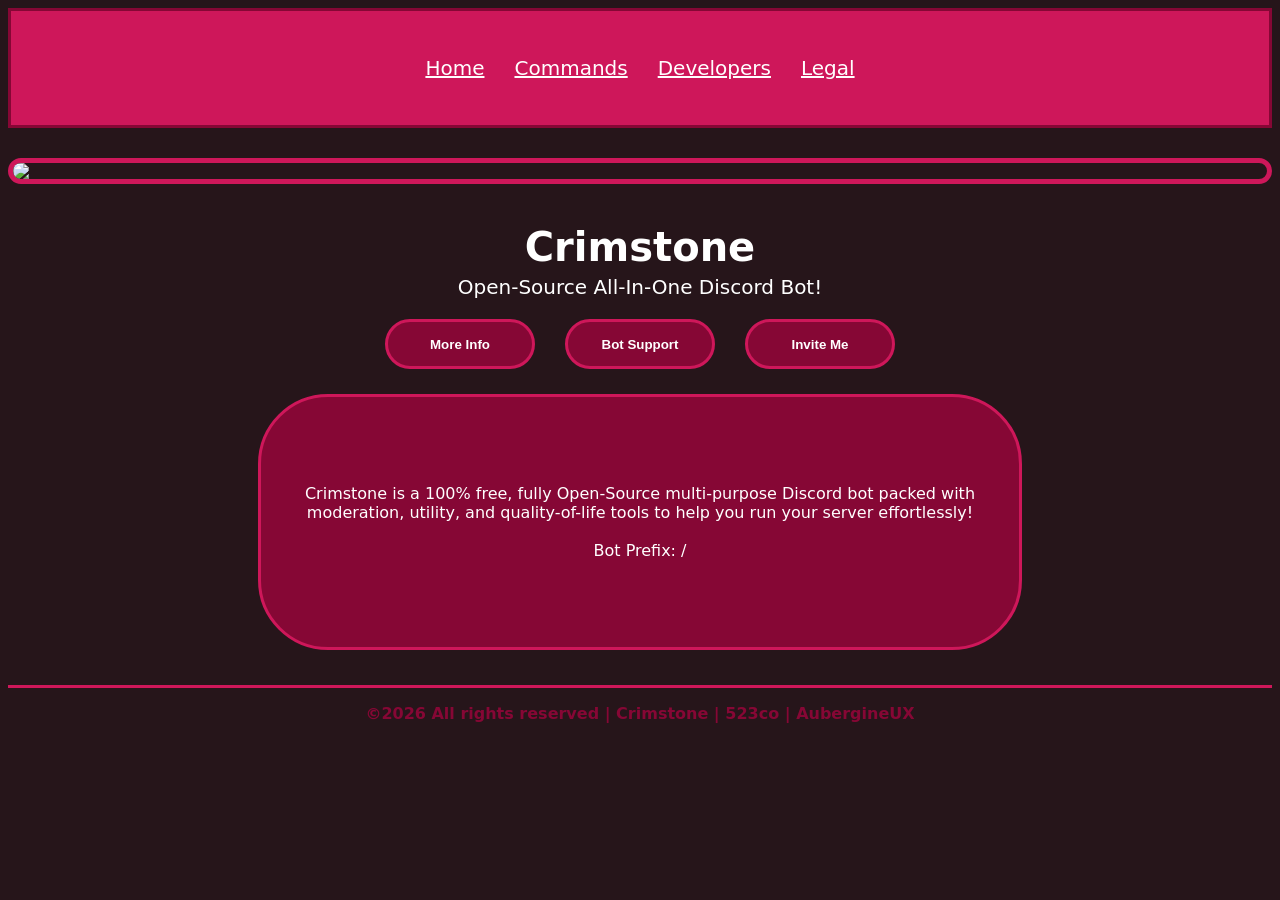
==== index.html @ d6bacb26 "Added Terms of Service Info" ====
<!DOCTYPE html>
<html lang="en">
<head>
    <meta charset="UTF-8">
    <meta name="viewport" content="width=device-width, initial-scale=1.0">
    <meta name="description" content="A discord bot with fun, moderation and utilities commands.">
    <meta name="author" content="AubergineUX">
    <title>Crimstone Bot</title>
    <link rel="stylesheet" href="style.css">
    <link rel="icon" type="image/png" href="/images/logo.png">
</head>
<body>
    <nav id="nav">
        <div id="navtext-div">
            <a href="index.html" id="navtext">Home</a>
            <a href="commands.html" id="navtext">Commands</a>
            <a href="developers.html" id="navtext">Developers</a>
            <a href="privacy.html" id="navtext">Legal</a>
        </div>
    </nav>
    
    <img id="logo-main-1" src="images/logo.png">
    <p id="botname-main-1">Crimstone</p>
    <p id="botname-main-2">Open-Source All-In-One Discord Bot!</p>

    <div id="main-buttons">
        <a href="developers.html"><button id="main-button-1">More Info</button></a>
        <a href="https://osm.pm/ruby"><button id="main-button-3">Bot Support</button></a>
        <a href="https://discord.com/oauth2/authorize?client_id=1507721065235877958"><button id="main-button-2">Invite Me</button></a>
    </div>

    <div id="main-info">
        <p id="main-info-1">Crimstone is a 100% free, fully Open-Source multi-purpose Discord bot packed with moderation, utility, and quality-of-life tools to help you run your server effortlessly!</p>
        <br>
        <p id="main-info-2">Bot Prefix: / </p>
    </div>
</body>

<footer>
    <p id="footer-text">©️2026 All rights reserved | Crimstone | 523co | AubergineUX</p>
</html>
---- style.css ----
html {
    background-color: #26151a;
    font-family: system-ui, -apple-system, BlinkMacSystemFont, 'Segoe UI', Roboto, Oxygen, Ubuntu, Cantarell, 'Open Sans', 'Helvetica Neue', sans-serif;
    user-select: none;
    scroll-behavior: smooth;
    overflow-x: hidden;
}

nav {
    background-color: #ce175a;
    border: 3px solid #860735;
    padding: 20px 0 20px 0;
    transition: 0.2s;
}

#navtext {
    color: white;
    font-size: 20px;
    margin: 10px 0 10px 0;
    padding: 15px;
}

#navtext-div {
    display: flex;
    justify-content: center;
}

#logo-main-1 {
    border-radius: 1000px;
    margin: 30px auto 0 auto;
    display: block;
    border: solid #ce175a 5px;
    max-width: -webkit-fill-available;
    max-height: 200px;
}

#botname-main-1 {
    color: white;
    text-align: center;
    font-size: 40px;
    font-weight: 800;
    margin-bottom: 5px;
}

#botname-main-2 {
    color: white;
    text-align: center;
    font-size: 20px;
    margin-top: 5px;
}

#main-buttons {
    display: flex;
    justify-content: center;
    gap: 30px;
}

#main-buttons-2 {
    display: flex;
    justify-content: space-evenly;
}

#main-button-1 {
    width: 150px;
    height: 50px;
    border-radius: 50px;
    background-color: #860735;
    color: white;
    border: 3px solid #ce175a;
    transition: 0.5s;
    cursor: pointer;
    font-weight: bold;
}

#main-button-2 {
    width: 150px;
    height: 50px;
    border-radius: 50px;
    background-color: #860735;
    color: white;
    border: 3px solid #ce175a;
    transform: 0.5s;
    cursor: pointer;
    font-weight: bold;
}

#main-button-3 {
    width: 150px;
    height: 50px;
    border-radius: 50px;
    background-color: #860735;
    color: white;
    border: 3px solid #ce175a;
    transform: 0.5s;
    cursor: pointer;
    font-weight: bold;
}

#main-info {
    width: auto;
    max-width: 60%;
    height: 250px;
    border-radius: 70px;
    border: 3px solid #ce175a;
    transition: 0.5s;
    background: #860735;
    color: white;
    display: flex;
    flex-direction: column;
    justify-content: center;
    align-items: center;
    margin: 0 auto;
    margin-top: 25px;
}

#main-info-1 {
    text-align: center;
    justify-content: center;
}

#main-info-2 {
    display: flex;
    justify-content: center;
}

#main-info-1, #main-info-2 {
    margin: 0;
}

#dev {
    padding: 4% 6%;
}

#dev-heading {
    font-size: 20px;
    color: rgb(255, 255, 255);
    text-align: center;
    margin-bottom: 3%;
}

#dev-grid {
    display: flex;
    flex-wrap: wrap;
    justify-content: center;
    gap: 24px;
}

#commands {
    padding: 35px 20px;
    max-width: 800px;
    margin: 0 auto;
}

#commands-title {
    color: white;
    text-align: center;
    font-size: 30px;
    margin-bottom: 0 auto;
}

.dev-card {
    color: white;
    display: flex;
    flex-direction: column;
    background: #ce175a;
    border-radius: 8px;
    overflow: hidden;
    box-shadow: 0 2px 8px rgba(0, 0, 0, 0.12);
    width: 260px;
}

.dev-card img {
    display: block;
    width: 100%;
}

.dev-name {
    text-align: center;
    margin: 12px 0 4px;
}

.dev-quote {
    margin: 0 8% 12px;
    font-size: 0.9rem;
    text-align: center;
    flex-grow: 1;
}

.dev-socials {
    text-align: center;
    padding-bottom: 14px;
}

.dev-socials a {
    margin: 0 8px;
    color: inherit;
    text-decoration: none;
}

.command-category {
    background: #860735;
    border-radius: 50px;
    border: 3px solid #ce175a;
    padding: 20px;
    margin-bottom: 20px;
}

.category-title {
    font-size: 20px;
    color: white;
    border-bottom: 1px solid #ce175a;
    padding-bottom: 8px;
    margin-bottom: 15px;
}

.command-list {
    display: flex;
    flex-direction: column;
    gap: 10px;
}

.command-item {
    display: flex;
    justify-content: space-between;
    align-items: center;
    gap: 16px;
}

.command-name {
    background: #f35c94;
    color: white;
    font-family: monospace;
    font-size: 18px;
    padding: 4px 10px;
    min-width: 120px;
}

.command-desc {
    color: white;
    font-size: 18px;
}

footer {
    border-top: solid #ce175a;
    margin-top: 35px;
}

#footer-text {
    text-align: center;
    justify-content: center;
    color: #860735;
    font-weight: 800;
}
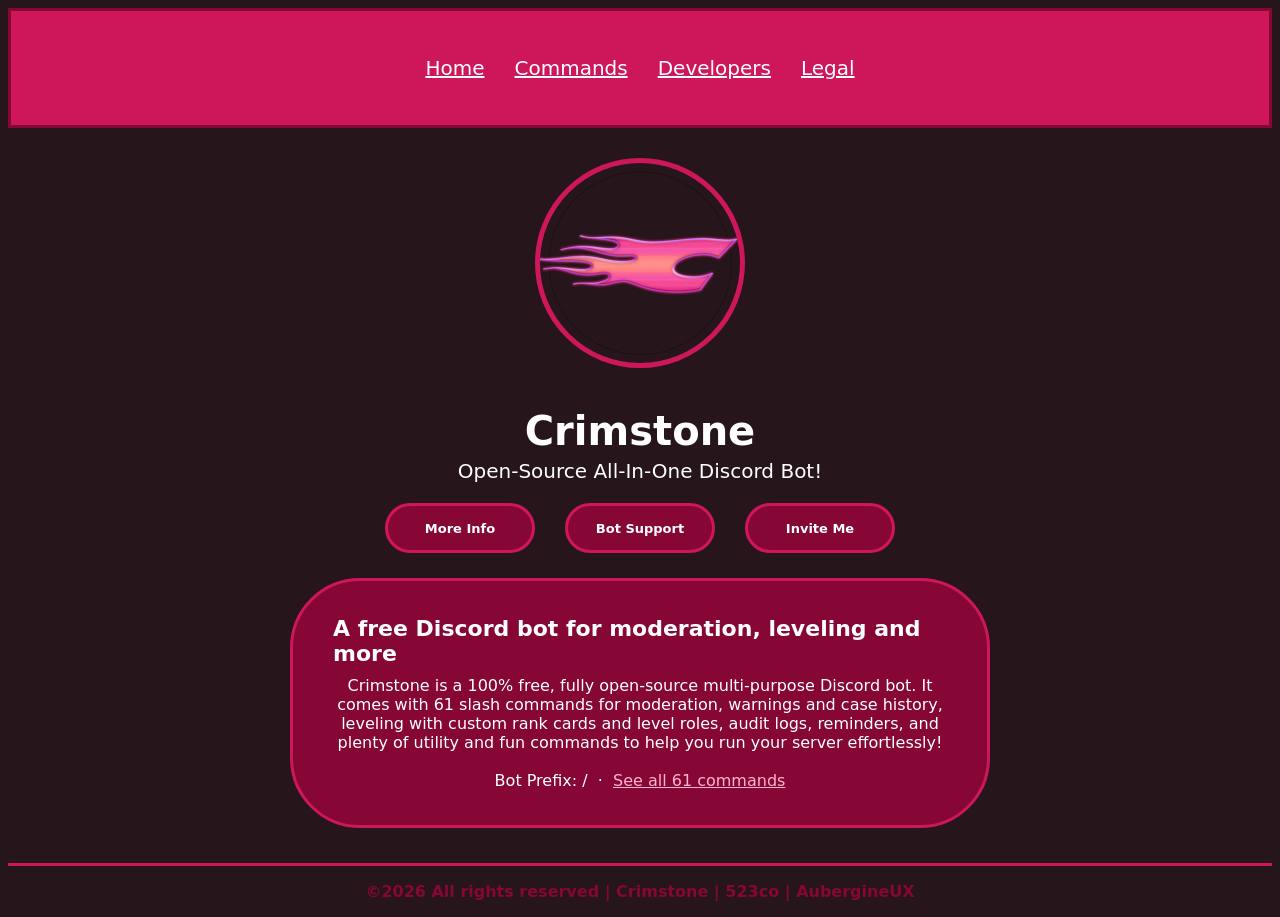
==== commit d7770183: "List all 61 commands, rewrite privacy policy & terms, improve SEO - Commands page now matches the bo" ====
--- a/index.html
+++ b/index.html
@@ -1,41 +1,95 @@
-<!DOCTYPE html>
-<html lang="en">
-<head>
-    <meta charset="UTF-8">
-    <meta name="viewport" content="width=device-width, initial-scale=1.0">
-    <meta name="description" content="A discord bot with fun, moderation and utilities commands.">
-    <meta name="author" content="AubergineUX">
-    <title>Crimstone Bot</title>
-    <link rel="stylesheet" href="style.css">
-    <link rel="icon" type="image/png" href="/images/logo.png">
-</head>
-<body>
-    <nav id="nav">
-        <div id="navtext-div">
-            <a href="index.html" id="navtext">Home</a>
-            <a href="commands.html" id="navtext">Commands</a>
-            <a href="developers.html" id="navtext">Developers</a>
-            <a href="privacy.html" id="navtext">Legal</a>
-        </div>
-    </nav>
-    
-    <img id="logo-main-1" src="images/logo.png">
-    <p id="botname-main-1">Crimstone</p>
-    <p id="botname-main-2">Open-Source All-In-One Discord Bot!</p>
-
-    <div id="main-buttons">
-        <a href="developers.html"><button id="main-button-1">More Info</button></a>
-        <a href="https://osm.pm/ruby"><button id="main-button-3">Bot Support</button></a>
-        <a href="https://discord.com/oauth2/authorize?client_id=1507721065235877958"><button id="main-button-2">Invite Me</button></a>
-    </div>
-
-    <div id="main-info">
-        <p id="main-info-1">Crimstone is a 100% free, fully Open-Source multi-purpose Discord bot packed with moderation, utility, and quality-of-life tools to help you run your server effortlessly!</p>
-        <br>
-        <p id="main-info-2">Bot Prefix: / </p>
-    </div>
-</body>
-
-<footer>
-    <p id="footer-text">©️2026 All rights reserved | Crimstone | 523co | AubergineUX</p>
-</html>+<!DOCTYPE html>
+<html lang="en">
+<head>
+    <meta charset="UTF-8">
+    <meta name="viewport" content="width=device-width, initial-scale=1.0">
+    <title>Crimstone – Free Discord Moderation &amp; Leveling Bot</title>
+    <meta name="description" content="Crimstone is a free, open-source Discord bot with 61 slash commands for moderation, leveling and XP, audit logs, reminders, utility tools and fun. Add it to your server in one click.">
+    <meta name="author" content="AubergineUX">
+    <meta name="theme-color" content="#ce175a">
+    <link rel="canonical" href="https://crim.aubergineux.com/">
+    <meta property="og:type" content="website">
+    <meta property="og:site_name" content="Crimstone">
+    <meta property="og:title" content="Crimstone – Free Discord Moderation &amp; Leveling Bot">
+    <meta property="og:description" content="Crimstone is a free, open-source Discord bot with 61 slash commands for moderation, leveling and XP, audit logs, reminders, utility tools and fun. Add it to your server in one click.">
+    <meta property="og:url" content="https://crim.aubergineux.com/">
+    <meta property="og:image" content="https://crim.aubergineux.com/images/og-image.png">
+    <meta property="og:image:width" content="1200">
+    <meta property="og:image:height" content="630">
+    <meta property="og:image:alt" content="The Crimstone bot logo">
+    <meta name="twitter:card" content="summary_large_image">
+    <meta name="twitter:title" content="Crimstone – Free Discord Moderation &amp; Leveling Bot">
+    <meta name="twitter:description" content="Crimstone is a free, open-source Discord bot with 61 slash commands for moderation, leveling and XP, audit logs, reminders, utility tools and fun. Add it to your server in one click.">
+    <meta name="twitter:image" content="https://crim.aubergineux.com/images/og-image.png">
+    <link rel="stylesheet" href="style.css">
+    <link rel="icon" type="image/png" sizes="48x48" href="/images/favicon-48.png">
+    <link rel="apple-touch-icon" href="/images/apple-touch-icon.png">
+    <script type="application/ld+json">
+{
+  "@context": "https://schema.org",
+  "@graph": [
+    {
+      "@type": "WebSite",
+      "name": "Crimstone",
+      "url": "https://crim.aubergineux.com/"
+    },
+    {
+      "@type": "SoftwareApplication",
+      "name": "Crimstone",
+      "description": "Crimstone is a free, open-source Discord bot with 61 slash commands for moderation, leveling and XP, audit logs, reminders, utility tools and fun. Add it to your server in one click.",
+      "applicationCategory": "CommunicationApplication",
+      "operatingSystem": "Discord",
+      "url": "https://crim.aubergineux.com/",
+      "installUrl": "https://discord.com/oauth2/authorize?client_id=1507721065235877958",
+      "image": "https://crim.aubergineux.com/images/logo.png",
+      "offers": {
+        "@type": "Offer",
+        "price": "0",
+        "priceCurrency": "USD"
+      },
+      "author": {
+        "@type": "Person",
+        "name": "AubergineUX",
+        "url": "https://github.com/aubergine-ux"
+      }
+    }
+  ]
+}
+    </script>
+</head>
+<body>
+    <nav id="nav" aria-label="Main">
+        <div id="navtext-div">
+            <a href="/" class="navtext">Home</a>
+            <a href="commands.html" class="navtext">Commands</a>
+            <a href="developers.html" class="navtext">Developers</a>
+            <a href="privacy.html" class="navtext">Legal</a>
+        </div>
+    </nav>
+
+    <header>
+        <img id="logo-main-1" src="images/logo-400.png" alt="Crimstone logo" width="200" height="200">
+        <h1 id="botname-main-1">Crimstone</h1>
+        <p id="botname-main-2">Open-Source All-In-One Discord Bot!</p>
+
+        <div id="main-buttons">
+            <a class="main-button" href="developers.html">More Info</a>
+            <a class="main-button" href="https://osm.pm/ruby" rel="noopener">Bot Support</a>
+            <a class="main-button" href="https://discord.com/oauth2/authorize?client_id=1507721065235877958" rel="noopener">Invite Me</a>
+        </div>
+    </header>
+
+    <main>
+        <section id="main-info">
+            <h2>A free Discord bot for moderation, leveling and more</h2>
+            <p id="main-info-1">Crimstone is a 100% free, fully open-source multi-purpose Discord bot. It comes with 61 slash commands for moderation, warnings and case history, leveling with custom rank cards and level roles, audit logs, reminders, and plenty of utility and fun commands to help you run your server effortlessly!</p>
+            <br>
+            <p id="main-info-2">Bot Prefix: /&nbsp;&nbsp;·&nbsp;&nbsp;<a href="commands.html" style="color:#ffb3cf">See all 61 commands</a></p>
+        </section>
+    </main>
+
+    <footer>
+        <p id="footer-text">©️2026 All rights reserved | Crimstone | 523co | AubergineUX</p>
+    </footer>
+</body>
+</html>
--- a/style.css
+++ b/style.css
@@ -1,253 +1,272 @@
-html {
-    background-color: #26151a;
-    font-family: system-ui, -apple-system, BlinkMacSystemFont, 'Segoe UI', Roboto, Oxygen, Ubuntu, Cantarell, 'Open Sans', 'Helvetica Neue', sans-serif;
-    user-select: none;
-    scroll-behavior: smooth;
-    overflow-x: hidden;
-}
-
-nav {
-    background-color: #ce175a;
-    border: 3px solid #860735;
-    padding: 20px 0 20px 0;
-    transition: 0.2s;
-}
-
-#navtext {
-    color: white;
-    font-size: 20px;
-    margin: 10px 0 10px 0;
-    padding: 15px;
-}
-
-#navtext-div {
-    display: flex;
-    justify-content: center;
-}
-
-#logo-main-1 {
-    border-radius: 1000px;
-    margin: 30px auto 0 auto;
-    display: block;
-    border: solid #ce175a 5px;
-    max-width: -webkit-fill-available;
-    max-height: 200px;
-}
-
-#botname-main-1 {
-    color: white;
-    text-align: center;
-    font-size: 40px;
-    font-weight: 800;
-    margin-bottom: 5px;
-}
-
-#botname-main-2 {
-    color: white;
-    text-align: center;
-    font-size: 20px;
-    margin-top: 5px;
-}
-
-#main-buttons {
-    display: flex;
-    justify-content: center;
-    gap: 30px;
-}
-
-#main-buttons-2 {
-    display: flex;
-    justify-content: space-evenly;
-}
-
-#main-button-1 {
-    width: 150px;
-    height: 50px;
-    border-radius: 50px;
-    background-color: #860735;
-    color: white;
-    border: 3px solid #ce175a;
-    transition: 0.5s;
-    cursor: pointer;
-    font-weight: bold;
-}
-
-#main-button-2 {
-    width: 150px;
-    height: 50px;
-    border-radius: 50px;
-    background-color: #860735;
-    color: white;
-    border: 3px solid #ce175a;
-    transform: 0.5s;
-    cursor: pointer;
-    font-weight: bold;
-}
-
-#main-button-3 {
-    width: 150px;
-    height: 50px;
-    border-radius: 50px;
-    background-color: #860735;
-    color: white;
-    border: 3px solid #ce175a;
-    transform: 0.5s;
-    cursor: pointer;
-    font-weight: bold;
-}
-
-#main-info {
-    width: auto;
-    max-width: 60%;
-    height: 250px;
-    border-radius: 70px;
-    border: 3px solid #ce175a;
-    transition: 0.5s;
-    background: #860735;
-    color: white;
-    display: flex;
-    flex-direction: column;
-    justify-content: center;
-    align-items: center;
-    margin: 0 auto;
-    margin-top: 25px;
-}
-
-#main-info-1 {
-    text-align: center;
-    justify-content: center;
-}
-
-#main-info-2 {
-    display: flex;
-    justify-content: center;
-}
-
-#main-info-1, #main-info-2 {
-    margin: 0;
-}
-
-#dev {
-    padding: 4% 6%;
-}
-
-#dev-heading {
-    font-size: 20px;
-    color: rgb(255, 255, 255);
-    text-align: center;
-    margin-bottom: 3%;
-}
-
-#dev-grid {
-    display: flex;
-    flex-wrap: wrap;
-    justify-content: center;
-    gap: 24px;
-}
-
-#commands {
-    padding: 35px 20px;
-    max-width: 800px;
-    margin: 0 auto;
-}
-
-#commands-title {
-    color: white;
-    text-align: center;
-    font-size: 30px;
-    margin-bottom: 0 auto;
-}
-
-.dev-card {
-    color: white;
-    display: flex;
-    flex-direction: column;
-    background: #ce175a;
-    border-radius: 8px;
-    overflow: hidden;
-    box-shadow: 0 2px 8px rgba(0, 0, 0, 0.12);
-    width: 260px;
-}
-
-.dev-card img {
-    display: block;
-    width: 100%;
-}
-
-.dev-name {
-    text-align: center;
-    margin: 12px 0 4px;
-}
-
-.dev-quote {
-    margin: 0 8% 12px;
-    font-size: 0.9rem;
-    text-align: center;
-    flex-grow: 1;
-}
-
-.dev-socials {
-    text-align: center;
-    padding-bottom: 14px;
-}
-
-.dev-socials a {
-    margin: 0 8px;
-    color: inherit;
-    text-decoration: none;
-}
-
-.command-category {
-    background: #860735;
-    border-radius: 50px;
-    border: 3px solid #ce175a;
-    padding: 20px;
-    margin-bottom: 20px;
-}
-
-.category-title {
-    font-size: 20px;
-    color: white;
-    border-bottom: 1px solid #ce175a;
-    padding-bottom: 8px;
-    margin-bottom: 15px;
-}
-
-.command-list {
-    display: flex;
-    flex-direction: column;
-    gap: 10px;
-}
-
-.command-item {
-    display: flex;
-    justify-content: space-between;
-    align-items: center;
-    gap: 16px;
-}
-
-.command-name {
-    background: #f35c94;
-    color: white;
-    font-family: monospace;
-    font-size: 18px;
-    padding: 4px 10px;
-    min-width: 120px;
-}
-
-.command-desc {
-    color: white;
-    font-size: 18px;
-}
-
-footer {
-    border-top: solid #ce175a;
-    margin-top: 35px;
-}
-
-#footer-text {
-    text-align: center;
-    justify-content: center;
-    color: #860735;
-    font-weight: 800;
+html {
+    background-color: #26151a;
+    font-family: system-ui, -apple-system, BlinkMacSystemFont, 'Segoe UI', Roboto, Oxygen, Ubuntu, Cantarell, 'Open Sans', 'Helvetica Neue', sans-serif;
+    user-select: none;
+    scroll-behavior: smooth;
+    overflow-x: hidden;
+}
+
+nav {
+    background-color: #ce175a;
+    border: 3px solid #860735;
+    padding: 20px 0 20px 0;
+    transition: 0.2s;
+}
+
+#navtext, .navtext {
+    color: white;
+    font-size: 20px;
+    margin: 10px 0 10px 0;
+    padding: 15px;
+}
+
+#navtext-div {
+    display: flex;
+    flex-wrap: wrap;
+    justify-content: center;
+}
+
+#logo-main-1 {
+    border-radius: 1000px;
+    margin: 30px auto 0 auto;
+    display: block;
+    border: solid #ce175a 5px;
+    max-width: -webkit-fill-available;
+    max-height: 200px;
+}
+
+#botname-main-1 {
+    color: white;
+    text-align: center;
+    font-size: 40px;
+    font-weight: 800;
+    margin: 40px 0 5px;
+}
+
+#botname-main-2 {
+    color: white;
+    text-align: center;
+    font-size: 20px;
+    margin-top: 5px;
+}
+
+#main-buttons {
+    display: flex;
+    flex-wrap: wrap;
+    justify-content: center;
+    gap: 30px;
+}
+
+#main-buttons-2 {
+    display: flex;
+    justify-content: space-evenly;
+}
+
+.main-button {
+    width: 150px;
+    height: 50px;
+    box-sizing: border-box;
+    border-radius: 50px;
+    background-color: #860735;
+    color: white;
+    border: 3px solid #ce175a;
+    transition: 0.5s;
+    cursor: pointer;
+    font-weight: bold;
+    font-size: 13px;
+    display: inline-flex;
+    align-items: center;
+    justify-content: center;
+    text-decoration: none;
+}
+
+#main-info {
+    width: auto;
+    max-width: min(700px, 90%);
+    min-height: 250px;
+    padding: 25px 40px;
+    box-sizing: border-box;
+    border-radius: 70px;
+    border: 3px solid #ce175a;
+    transition: 0.5s;
+    background: #860735;
+    color: white;
+    display: flex;
+    flex-direction: column;
+    justify-content: center;
+    align-items: center;
+    margin: 0 auto;
+    margin-top: 25px;
+}
+
+#main-info-1 {
+    text-align: center;
+    justify-content: center;
+}
+
+#main-info-2 {
+    display: flex;
+    justify-content: center;
+}
+
+#main-info-1, #main-info-2 {
+    margin: 0;
+}
+
+#main-info h2 {
+    font-size: 22px;
+    margin: 0 0 10px;
+}
+
+.intro {
+    color: white;
+    text-align: center;
+    font-size: 18px;
+    margin: 0 0 25px;
+}
+
+.intro a, .command-desc a {
+    color: #ffb3cf;
+}
+
+#dev {
+    padding: 4% 6%;
+}
+
+#dev-heading {
+    font-size: 20px;
+    color: rgb(255, 255, 255);
+    text-align: center;
+    margin-bottom: 3%;
+}
+
+#dev-grid {
+    display: flex;
+    flex-wrap: wrap;
+    justify-content: center;
+    gap: 24px;
+}
+
+#commands {
+    padding: 35px 20px;
+    max-width: 800px;
+    margin: 0 auto;
+}
+
+#commands-title {
+    color: white;
+    text-align: center;
+    font-size: 30px;
+    margin: 20px 0;
+}
+
+.dev-card {
+    color: white;
+    display: flex;
+    flex-direction: column;
+    background: #ce175a;
+    border-radius: 8px;
+    overflow: hidden;
+    box-shadow: 0 2px 8px rgba(0, 0, 0, 0.12);
+    width: 260px;
+}
+
+.dev-card img {
+    display: block;
+    width: 100%;
+}
+
+.dev-name {
+    font-size: 1.1rem;
+    text-align: center;
+    margin: 12px 0 4px;
+}
+
+.dev-quote {
+    margin: 0 8% 12px;
+    font-size: 0.9rem;
+    text-align: center;
+    flex-grow: 1;
+}
+
+.dev-socials {
+    text-align: center;
+    padding-bottom: 14px;
+}
+
+.dev-socials a {
+    margin: 0 8px;
+    color: inherit;
+    text-decoration: none;
+}
+
+.command-category {
+    background: #860735;
+    border-radius: 50px;
+    border: 3px solid #ce175a;
+    padding: 20px;
+    margin-bottom: 20px;
+}
+
+.category-title {
+    font-size: 20px;
+    margin-top: 0;
+    color: white;
+    border-bottom: 1px solid #ce175a;
+    padding-bottom: 8px;
+    margin-bottom: 15px;
+}
+
+.command-list {
+    display: flex;
+    flex-direction: column;
+    gap: 10px;
+}
+
+.command-item {
+    display: flex;
+    justify-content: space-between;
+    align-items: center;
+    gap: 16px;
+}
+
+@media (max-width: 600px) {
+    .command-item {
+        flex-direction: column;
+        align-items: flex-start;
+        gap: 4px;
+    }
+
+    .command-name {
+        flex-basis: auto;
+    }
+}
+
+.command-name {
+    background: #f35c94;
+    color: white;
+    font-family: monospace;
+    font-size: 18px;
+    padding: 4px 10px;
+    min-width: 120px;
+    flex: 0 0 140px;
+    box-sizing: border-box;
+}
+
+.command-desc {
+    flex: 1;
+    color: white;
+    font-size: 18px;
+}
+
+footer {
+    border-top: solid #ce175a;
+    margin-top: 35px;
+}
+
+#footer-text {
+    text-align: center;
+    justify-content: center;
+    color: #860735;
+    font-weight: 800;
 }
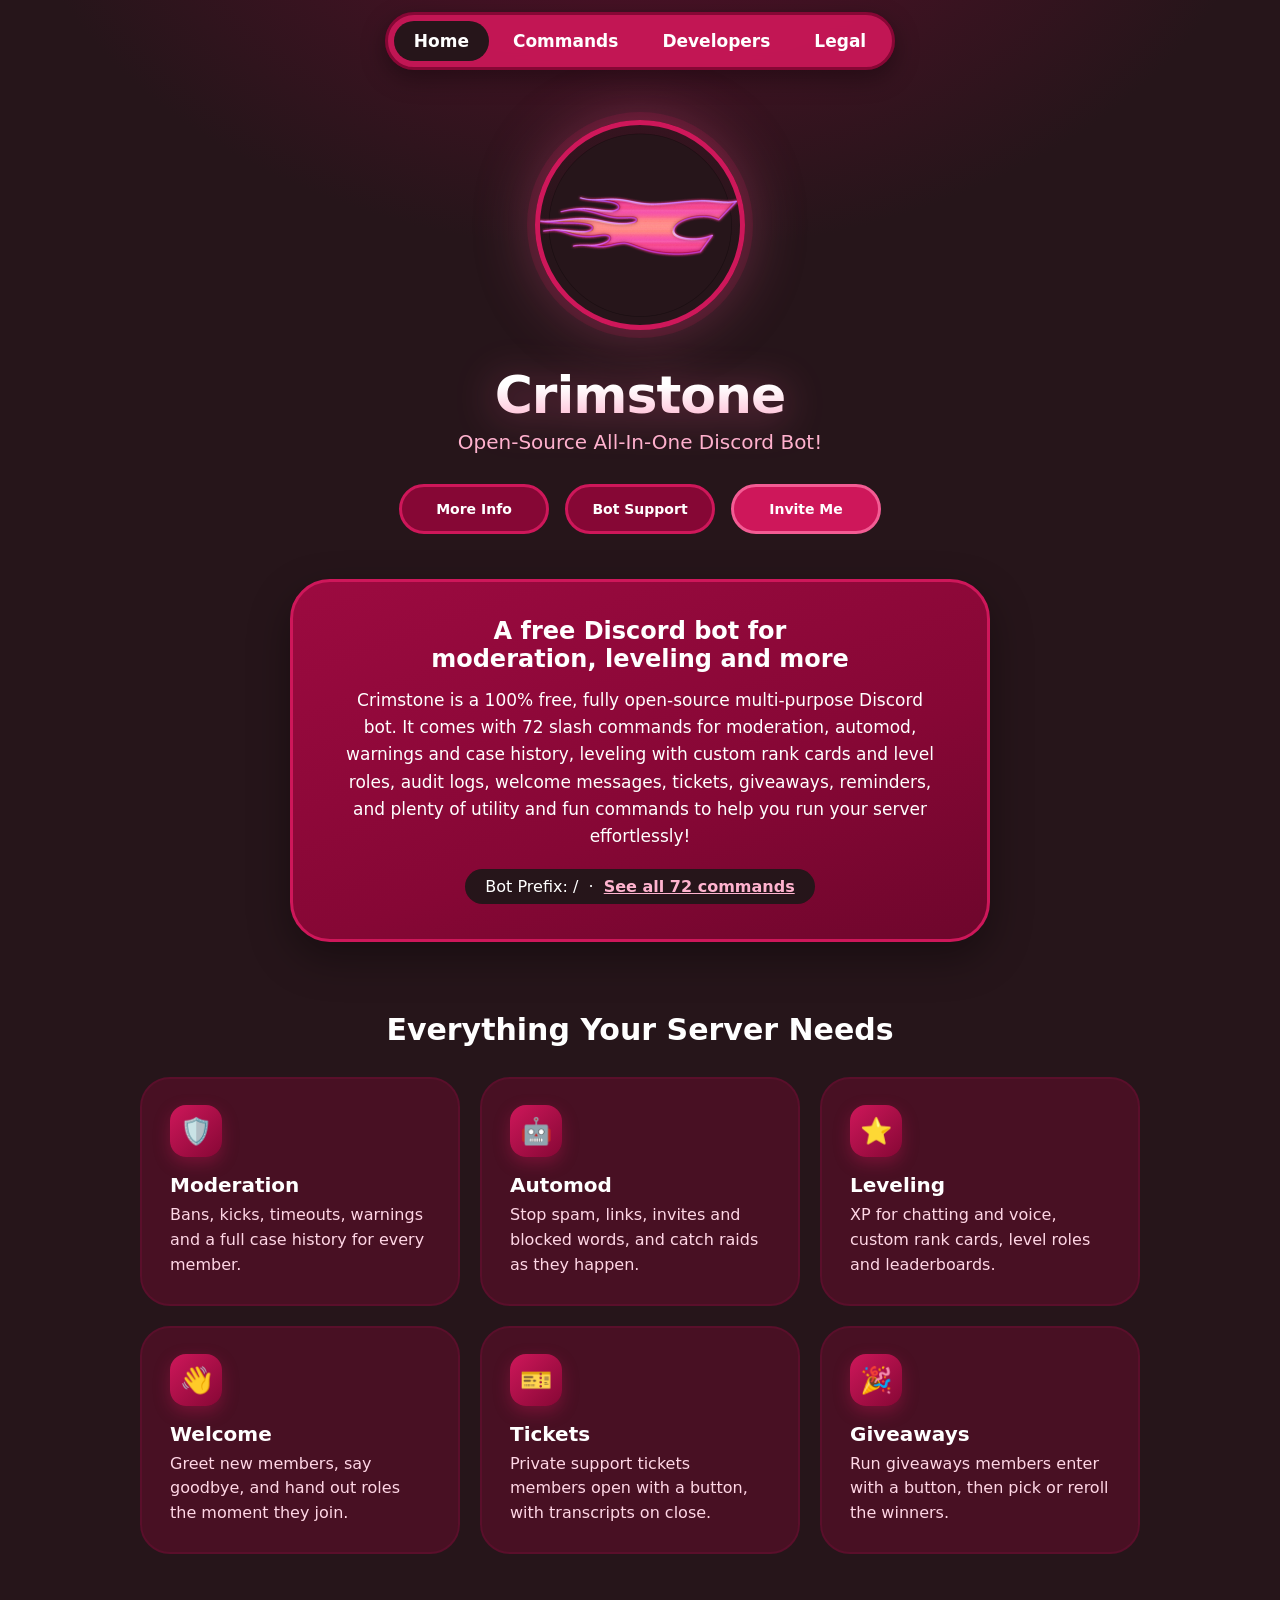
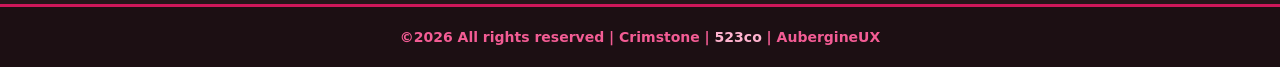
==== commit 92849ae3: "Redesign site, list all 72 commands, update privacy policy for new features, link 523co" ====
--- a/index.html
+++ b/index.html
@@ -4,14 +4,14 @@
     <meta charset="UTF-8">
     <meta name="viewport" content="width=device-width, initial-scale=1.0">
     <title>Crimstone – Free Discord Moderation &amp; Leveling Bot</title>
-    <meta name="description" content="Crimstone is a free, open-source Discord bot with 61 slash commands for moderation, leveling and XP, audit logs, reminders, utility tools and fun. Add it to your server in one click.">
+    <meta name="description" content="Crimstone is a free, open-source Discord bot with 72 slash commands for moderation, leveling and XP, audit logs, reminders, utility tools and fun. Add it to your server in one click.">
     <meta name="author" content="AubergineUX">
     <meta name="theme-color" content="#ce175a">
     <link rel="canonical" href="https://crim.aubergineux.com/">
     <meta property="og:type" content="website">
     <meta property="og:site_name" content="Crimstone">
     <meta property="og:title" content="Crimstone – Free Discord Moderation &amp; Leveling Bot">
-    <meta property="og:description" content="Crimstone is a free, open-source Discord bot with 61 slash commands for moderation, leveling and XP, audit logs, reminders, utility tools and fun. Add it to your server in one click.">
+    <meta property="og:description" content="Crimstone is a free, open-source Discord bot with 72 slash commands for moderation, leveling and XP, audit logs, reminders, utility tools and fun. Add it to your server in one click.">
     <meta property="og:url" content="https://crim.aubergineux.com/">
     <meta property="og:image" content="https://crim.aubergineux.com/images/og-image.png">
     <meta property="og:image:width" content="1200">
@@ -19,7 +19,7 @@
     <meta property="og:image:alt" content="The Crimstone bot logo">
     <meta name="twitter:card" content="summary_large_image">
     <meta name="twitter:title" content="Crimstone – Free Discord Moderation &amp; Leveling Bot">
-    <meta name="twitter:description" content="Crimstone is a free, open-source Discord bot with 61 slash commands for moderation, leveling and XP, audit logs, reminders, utility tools and fun. Add it to your server in one click.">
+    <meta name="twitter:description" content="Crimstone is a free, open-source Discord bot with 72 slash commands for moderation, leveling and XP, audit logs, reminders, utility tools and fun. Add it to your server in one click.">
     <meta name="twitter:image" content="https://crim.aubergineux.com/images/og-image.png">
     <link rel="stylesheet" href="style.css">
     <link rel="icon" type="image/png" sizes="48x48" href="/images/favicon-48.png">
@@ -36,7 +36,7 @@
     {
       "@type": "SoftwareApplication",
       "name": "Crimstone",
-      "description": "Crimstone is a free, open-source Discord bot with 61 slash commands for moderation, leveling and XP, audit logs, reminders, utility tools and fun. Add it to your server in one click.",
+      "description": "Crimstone is a free, open-source Discord bot with 72 slash commands for moderation, leveling and XP, audit logs, reminders, utility tools and fun. Add it to your server in one click.",
       "applicationCategory": "CommunicationApplication",
       "operatingSystem": "Discord",
       "url": "https://crim.aubergineux.com/",
@@ -60,7 +60,7 @@
 <body>
     <nav id="nav" aria-label="Main">
         <div id="navtext-div">
-            <a href="/" class="navtext">Home</a>
+            <a href="/" class="navtext" aria-current="page">Home</a>
             <a href="commands.html" class="navtext">Commands</a>
             <a href="developers.html" class="navtext">Developers</a>
             <a href="privacy.html" class="navtext">Legal</a>
@@ -75,21 +75,57 @@
         <div id="main-buttons">
             <a class="main-button" href="developers.html">More Info</a>
             <a class="main-button" href="https://osm.pm/ruby" rel="noopener">Bot Support</a>
-            <a class="main-button" href="https://discord.com/oauth2/authorize?client_id=1507721065235877958" rel="noopener">Invite Me</a>
+            <a class="main-button" id="invite-button" href="https://discord.com/oauth2/authorize?client_id=1507721065235877958" rel="noopener">Invite Me</a>
         </div>
     </header>
 
     <main>
         <section id="main-info">
             <h2>A free Discord bot for moderation, leveling and more</h2>
-            <p id="main-info-1">Crimstone is a 100% free, fully open-source multi-purpose Discord bot. It comes with 61 slash commands for moderation, warnings and case history, leveling with custom rank cards and level roles, audit logs, reminders, and plenty of utility and fun commands to help you run your server effortlessly!</p>
+            <p id="main-info-1">Crimstone is a 100% free, fully open-source multi-purpose Discord bot. It comes with 72 slash commands for moderation, automod, warnings and case history, leveling with custom rank cards and level roles, audit logs, welcome messages, tickets, giveaways, reminders, and plenty of utility and fun commands to help you run your server effortlessly!</p>
             <br>
-            <p id="main-info-2">Bot Prefix: /&nbsp;&nbsp;·&nbsp;&nbsp;<a href="commands.html" style="color:#ffb3cf">See all 61 commands</a></p>
+            <p id="main-info-2">Bot Prefix: /&nbsp;&nbsp;·&nbsp;&nbsp;<a href="commands.html">See all 72 commands</a></p>
+        </section>
+
+        <section id="features">
+            <h2 id="features-title">Everything Your Server Needs</h2>
+            <div id="features-grid">
+                <div class="feature-card">
+                    <span class="feature-icon" aria-hidden="true">🛡️</span>
+                    <h3 class="feature-name">Moderation</h3>
+                    <p class="feature-desc">Bans, kicks, timeouts, warnings and a full case history for every member.</p>
+                </div>
+                <div class="feature-card">
+                    <span class="feature-icon" aria-hidden="true">🤖</span>
+                    <h3 class="feature-name">Automod</h3>
+                    <p class="feature-desc">Stop spam, links, invites and blocked words, and catch raids as they happen.</p>
+                </div>
+                <div class="feature-card">
+                    <span class="feature-icon" aria-hidden="true">⭐</span>
+                    <h3 class="feature-name">Leveling</h3>
+                    <p class="feature-desc">XP for chatting and voice, custom rank cards, level roles and leaderboards.</p>
+                </div>
+                <div class="feature-card">
+                    <span class="feature-icon" aria-hidden="true">👋</span>
+                    <h3 class="feature-name">Welcome</h3>
+                    <p class="feature-desc">Greet new members, say goodbye, and hand out roles the moment they join.</p>
+                </div>
+                <div class="feature-card">
+                    <span class="feature-icon" aria-hidden="true">🎫</span>
+                    <h3 class="feature-name">Tickets</h3>
+                    <p class="feature-desc">Private support tickets members open with a button, with transcripts on close.</p>
+                </div>
+                <div class="feature-card">
+                    <span class="feature-icon" aria-hidden="true">🎉</span>
+                    <h3 class="feature-name">Giveaways</h3>
+                    <p class="feature-desc">Run giveaways members enter with a button, then pick or reroll the winners.</p>
+                </div>
+            </div>
         </section>
     </main>
 
     <footer>
-        <p id="footer-text">©️2026 All rights reserved | Crimstone | 523co | AubergineUX</p>
+        <p id="footer-text">©️2026 All rights reserved | Crimstone | <a href="https://523r.com/" rel="noopener">523co</a> | AubergineUX</p>
     </footer>
 </body>
 </html>
--- a/style.css
+++ b/style.css
@@ -6,55 +6,118 @@
     overflow-x: hidden;
 }
 
+body {
+    margin: 0;
+    min-height: 100vh;
+    display: flex;
+    flex-direction: column;
+    background: radial-gradient(ellipse 900px 600px at 50% -10%, #5a0f2b 0%, #26151a 70%) no-repeat;
+}
+
+main {
+    flex: 1;
+}
+
+::selection {
+    background: #f35c94;
+    color: white;
+}
+
+h1, h2, h3 {
+    text-wrap: balance;
+}
+
+a:focus-visible {
+    outline: 3px solid #ffb3cf;
+    outline-offset: 3px;
+}
+
 nav {
-    background-color: #ce175a;
+    position: sticky;
+    top: 12px;
+    z-index: 10;
+    width: fit-content;
+    max-width: calc(100% - 24px);
+    box-sizing: border-box;
+    margin: 12px auto 0 auto;
+    background-color: rgba(206, 23, 90, 0.92);
     border: 3px solid #860735;
-    padding: 20px 0 20px 0;
+    border-radius: 50px;
+    padding: 6px;
+    box-shadow: 0 8px 24px rgba(0, 0, 0, 0.35);
+    backdrop-filter: blur(8px);
     transition: 0.2s;
 }
 
 #navtext, .navtext {
     color: white;
-    font-size: 20px;
-    margin: 10px 0 10px 0;
-    padding: 15px;
+    font-size: 17px;
+    font-weight: 600;
+    margin: 0;
+    padding: 10px 20px;
+    border-radius: 50px;
+    text-decoration: none;
+    transition: 0.2s;
+}
+
+.navtext:hover {
+    background-color: #860735;
+}
+
+.navtext[aria-current="page"] {
+    background-color: #26151a;
 }
 
 #navtext-div {
     display: flex;
     flex-wrap: wrap;
     justify-content: center;
+    gap: 4px;
 }
 
 #logo-main-1 {
     border-radius: 1000px;
-    margin: 30px auto 0 auto;
+    margin: 50px auto 0 auto;
     display: block;
     border: solid #ce175a 5px;
     max-width: -webkit-fill-available;
     max-height: 200px;
+    box-shadow: 0 0 0 8px rgba(206, 23, 90, 0.15), 0 0 60px rgba(243, 92, 148, 0.35);
+    transition: 0.5s;
+}
+
+#logo-main-1:hover {
+    transform: scale(1.04) rotate(-3deg);
+    box-shadow: 0 0 0 10px rgba(206, 23, 90, 0.2), 0 0 80px rgba(243, 92, 148, 0.5);
 }
 
 #botname-main-1 {
     color: white;
     text-align: center;
-    font-size: 40px;
+    font-size: 52px;
     font-weight: 800;
-    margin: 40px 0 5px;
+    letter-spacing: -1px;
+    margin: 35px 0 5px;
+    background: linear-gradient(180deg, white 35%, #ffb3cf 100%);
+    -webkit-background-clip: text;
+    background-clip: text;
+    -webkit-text-fill-color: transparent;
+    filter: drop-shadow(0 4px 20px rgba(243, 92, 148, 0.45));
 }
 
 #botname-main-2 {
-    color: white;
+    color: #ffb3cf;
     text-align: center;
     font-size: 20px;
-    margin-top: 5px;
+    margin: 5px 0 30px;
 }
 
 #main-buttons {
     display: flex;
     flex-wrap: wrap;
     justify-content: center;
-    gap: 30px;
+    gap: 16px;
+    padding: 0 20px;
 }
 
 #main-buttons-2 {
@@ -70,43 +133,157 @@
     background-color: #860735;
     color: white;
     border: 3px solid #ce175a;
-    transition: 0.5s;
+    transition: 0.3s;
     cursor: pointer;
     font-weight: bold;
-    font-size: 13px;
+    font-size: 14px;
     display: inline-flex;
     align-items: center;
     justify-content: center;
     text-decoration: none;
+}
+
+.main-button:hover {
+    background-color: #ce175a;
+    transform: translateY(-3px);
+    box-shadow: 0 8px 20px rgba(206, 23, 90, 0.45);
+}
+
+#invite-button {
+    background-color: #ce175a;
+    border-color: #f35c94;
+}
+
+#invite-button:hover {
+    background-color: #f35c94;
 }
 
 #main-info {
     width: auto;
     max-width: min(700px, 90%);
     min-height: 250px;
-    padding: 25px 40px;
+    padding: 35px 45px;
     box-sizing: border-box;
-    border-radius: 70px;
+    border-radius: 40px;
     border: 3px solid #ce175a;
     transition: 0.5s;
-    background: #860735;
+    background: linear-gradient(160deg, #9c0a40 0%, #860735 60%, #6e062c 100%);
+    box-shadow: 0 16px 40px rgba(0, 0, 0, 0.35);
     color: white;
     display: flex;
     flex-direction: column;
     justify-content: center;
     align-items: center;
     margin: 0 auto;
-    margin-top: 25px;
+    margin-top: 45px;
+    animation: rise 0.6s ease backwards;
+}
+
+#features {
+    max-width: min(1000px, 90%);
+    margin: 70px auto 0 auto;
+}
+
+#features-title {
+    color: white;
+    text-align: center;
+    font-size: 30px;
+    margin: 0 0 30px;
+}
+
+#features-grid {
+    display: grid;
+    grid-template-columns: repeat(auto-fit, minmax(260px, 1fr));
+    gap: 20px;
+}
+
+.feature-card {
+    background: rgba(134, 7, 53, 0.35);
+    border: 2px solid #5a0f2b;
+    border-radius: 30px;
+    padding: 26px 28px;
+    color: white;
+    transition: 0.3s;
+    animation: rise 0.6s ease backwards;
+}
+
+.feature-card:nth-child(2) {
+    animation-delay: 0.08s;
+}
+
+.feature-card:nth-child(3) {
+    animation-delay: 0.16s;
+}
+
+.feature-card:nth-child(4) {
+    animation-delay: 0.24s;
+}
+
+.feature-card:nth-child(5) {
+    animation-delay: 0.32s;
+}
+
+.feature-card:nth-child(6) {
+    animation-delay: 0.4s;
+}
+
+.feature-card:hover {
+    background: rgba(134, 7, 53, 0.6);
+    border-color: #ce175a;
+    transform: translateY(-4px);
+}
+
+.feature-icon {
+    display: inline-flex;
+    align-items: center;
+    justify-content: center;
+    width: 52px;
+    height: 52px;
+    border-radius: 16px;
+    background: linear-gradient(135deg, #ce175a 0%, #860735 100%);
+    box-shadow: 0 6px 16px rgba(206, 23, 90, 0.35);
+    font-size: 26px;
+}
+
+.feature-name {
+    font-size: 20px;
+    margin: 16px 0 6px;
+}
+
+.feature-desc {
+    color: #ffd6e5;
+    font-size: 16px;
+    line-height: 1.55;
+    margin: 0;
+}
+
+@keyframes rise {
+    from {
+        opacity: 0;
+        transform: translateY(16px);
+    }
+
+    to {
+        opacity: 1;
+        transform: translateY(0);
+    }
 }
 
 #main-info-1 {
     text-align: center;
     justify-content: center;
+    line-height: 1.6;
+    font-size: 17px;
 }
 
 #main-info-2 {
     display: flex;
-    justify-content: center;
+    flex-wrap: wrap;
+    justify-content: center;
+    text-align: center;
+    background: #26151a;
+    border-radius: 50px;
+    padding: 8px 20px;
 }
 
 #main-info-1, #main-info-2 {
@@ -114,123 +291,255 @@
 }
 
 #main-info h2 {
-    font-size: 22px;
-    margin: 0 0 10px;
+    font-size: 24px;
+    text-align: center;
+    margin: 0 0 14px;
 }
 
 .intro {
-    color: white;
+    color: #ffb3cf;
     text-align: center;
     font-size: 18px;
-    margin: 0 0 25px;
-}
-
-.intro a, .command-desc a {
+    line-height: 1.5;
+    margin: 0 0 30px;
+}
+
+.intro strong {
+    color: white;
+}
+
+.intro a, .command-desc a, #main-info-2 a {
     color: #ffb3cf;
+    font-weight: 600;
+    white-space: nowrap;
+    transition: 0.2s;
+}
+
+.intro a:hover, .command-desc a:hover, #main-info-2 a:hover {
+    color: white;
 }
 
 #dev {
-    padding: 4% 6%;
+    padding: 50px 6% 20px;
 }
 
 #dev-heading {
-    font-size: 20px;
+    font-size: 30px;
     color: rgb(255, 255, 255);
     text-align: center;
-    margin-bottom: 3%;
+    margin: 0 0 30px;
 }
 
 #dev-grid {
     display: flex;
     flex-wrap: wrap;
     justify-content: center;
-    gap: 24px;
+    gap: 30px;
 }
 
 #commands {
     padding: 35px 20px;
     max-width: 800px;
+    width: 100%;
+    box-sizing: border-box;
     margin: 0 auto;
 }
 
 #commands-title {
     color: white;
     text-align: center;
-    font-size: 30px;
-    margin: 20px 0;
+    font-size: 34px;
+    margin: 20px 0 12px;
 }
 
 .dev-card {
     color: white;
     display: flex;
     flex-direction: column;
-    background: #ce175a;
-    border-radius: 8px;
+    background: linear-gradient(180deg, #ce175a 0%, #860735 100%);
+    border: 3px solid #ce175a;
+    border-radius: 30px;
     overflow: hidden;
-    box-shadow: 0 2px 8px rgba(0, 0, 0, 0.12);
+    box-shadow: 0 12px 30px rgba(0, 0, 0, 0.35);
     width: 260px;
+    transition: 0.3s;
+    animation: rise 0.6s ease backwards;
+}
+
+.dev-card:nth-child(2) {
+    animation-delay: 0.1s;
+}
+
+.dev-card:hover {
+    transform: translateY(-6px);
+    box-shadow: 0 18px 40px rgba(206, 23, 90, 0.35);
 }
 
 .dev-card img {
     display: block;
     width: 100%;
+    height: auto;
 }
 
 .dev-name {
-    font-size: 1.1rem;
-    text-align: center;
-    margin: 12px 0 4px;
+    font-size: 1.2rem;
+    text-align: center;
+    margin: 16px 0 4px;
 }
 
 .dev-quote {
-    margin: 0 8% 12px;
-    font-size: 0.9rem;
-    text-align: center;
+    margin: 0 8% 16px;
+    font-size: 0.95rem;
+    text-align: center;
+    color: #ffd6e5;
     flex-grow: 1;
 }
 
 .dev-socials {
     text-align: center;
-    padding-bottom: 14px;
+    padding-bottom: 20px;
 }
 
 .dev-socials a {
+    display: inline-block;
     margin: 0 8px;
+    padding: 8px 22px;
+    border-radius: 50px;
+    background: #26151a;
     color: inherit;
+    font-weight: 600;
     text-decoration: none;
+    transition: 0.2s;
+}
+
+.dev-socials a:hover {
+    background: white;
+    color: #860735;
 }
 
 .command-category {
     background: #860735;
+    border-radius: 30px;
+    border: 3px solid #ce175a;
+    padding: 25px 30px;
+    margin-bottom: 24px;
+    box-shadow: 0 12px 30px rgba(0, 0, 0, 0.3);
+    animation: rise 0.6s ease backwards;
+}
+
+.category-title {
+    display: flex;
+    align-items: center;
+    gap: 10px;
+    font-size: 21px;
+    margin-top: 0;
+    color: white;
+    border-bottom: 2px solid #ce175a;
+    padding-bottom: 10px;
+    margin-bottom: 15px;
+}
+
+.category-count {
+    background: #26151a;
+    color: #ffb3cf;
     border-radius: 50px;
-    border: 3px solid #ce175a;
-    padding: 20px;
-    margin-bottom: 20px;
-}
-
-.category-title {
-    font-size: 20px;
-    margin-top: 0;
-    color: white;
-    border-bottom: 1px solid #ce175a;
-    padding-bottom: 8px;
-    margin-bottom: 15px;
+    font-size: 14px;
+    padding: 2px 10px;
 }
 
 .command-list {
     display: flex;
     flex-direction: column;
-    gap: 10px;
+    gap: 4px;
 }
 
 .command-item {
     display: flex;
     justify-content: space-between;
-    align-items: center;
+    align-items: flex-start;
     gap: 16px;
+    padding: 6px;
+    border-radius: 14px;
+    transition: 0.2s;
+}
+
+.command-item:hover {
+    background: rgba(38, 21, 26, 0.45);
+}
+
+.command-name {
+    background: #26151a;
+    color: #ffb3cf;
+    border: 2px solid #f35c94;
+    border-radius: 10px;
+    font-family: ui-monospace, 'Cascadia Code', 'JetBrains Mono', Menlo, Consolas, monospace;
+    font-size: 16px;
+    padding: 4px 10px;
+    min-width: 120px;
+    flex: 0 0 150px;
+    box-sizing: border-box;
+    user-select: text;
+}
+
+.command-desc {
+    flex: 1;
+    color: white;
+    font-size: 17px;
+    line-height: 1.45;
+    padding-top: 3px;
+}
+
+footer {
+    border-top: 3px solid #ce175a;
+    margin-top: 50px;
+    background: #1c0f13;
+}
+
+#footer-text {
+    text-align: center;
+    justify-content: center;
+    color: #f35c94;
+    font-weight: 700;
+    font-size: 14px;
+    margin: 0;
+    padding: 22px 20px;
+}
+
+#footer-text a {
+    color: #ffb3cf;
+    text-decoration: none;
+    transition: 0.2s;
+}
+
+#footer-text a:hover {
+    color: white;
+    text-decoration: underline;
 }
 
 @media (max-width: 600px) {
+    #navtext, .navtext {
+        font-size: 14px;
+        padding: 8px 10px;
+    }
+
+    #navtext-div {
+        gap: 0;
+    }
+
+    #botname-main-1 {
+        font-size: 40px;
+    }
+
+    #main-info {
+        padding: 30px 24px;
+        border-radius: 30px;
+    }
+
+    .command-category {
+        padding: 20px;
+        border-radius: 24px;
+    }
+
     .command-item {
         flex-direction: column;
         align-items: flex-start;
@@ -242,31 +551,13 @@
     }
 }
 
-.command-name {
-    background: #f35c94;
-    color: white;
-    font-family: monospace;
-    font-size: 18px;
-    padding: 4px 10px;
-    min-width: 120px;
-    flex: 0 0 140px;
-    box-sizing: border-box;
-}
-
-.command-desc {
-    flex: 1;
-    color: white;
-    font-size: 18px;
-}
-
-footer {
-    border-top: solid #ce175a;
-    margin-top: 35px;
-}
-
-#footer-text {
-    text-align: center;
-    justify-content: center;
-    color: #860735;
-    font-weight: 800;
-}+@media (prefers-reduced-motion: reduce) {
+    html {
+        scroll-behavior: auto;
+    }
+
+    * {
+        transition: none !important;
+        animation: none !important;
+    }
+}
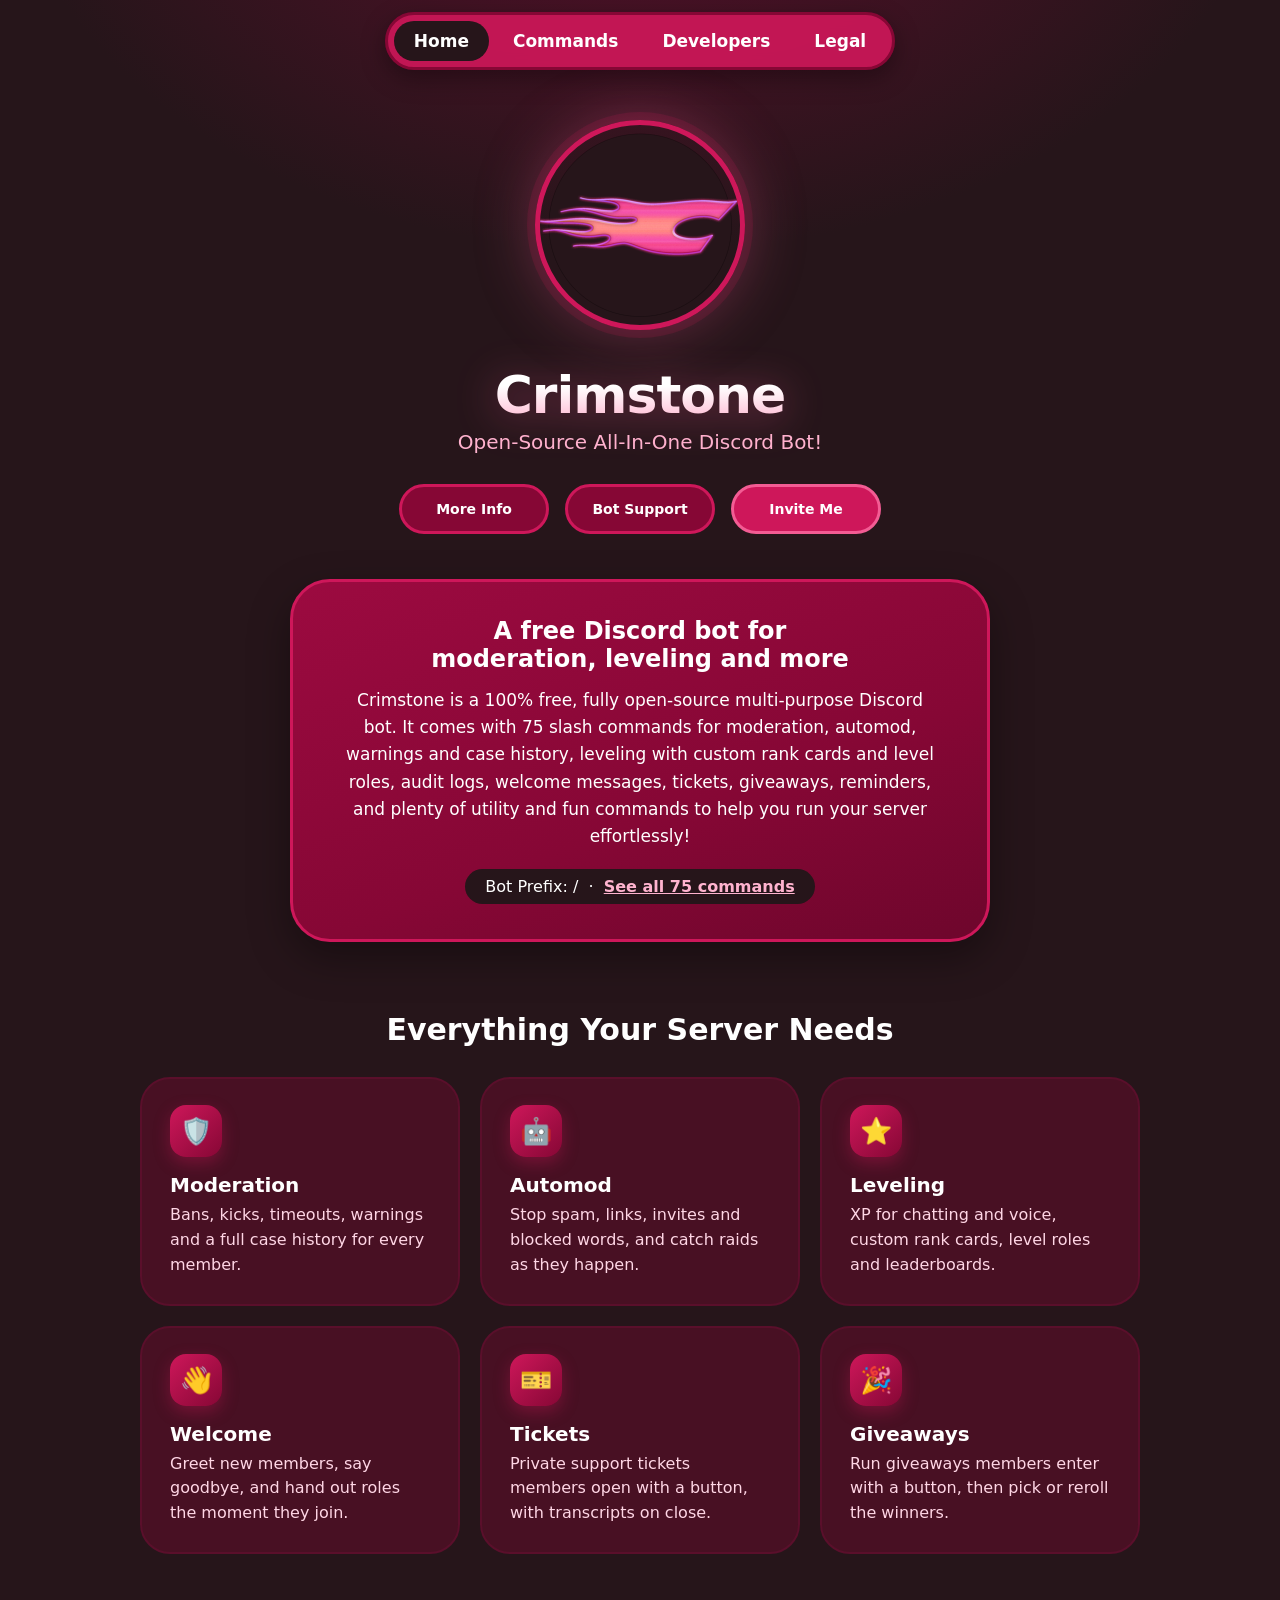
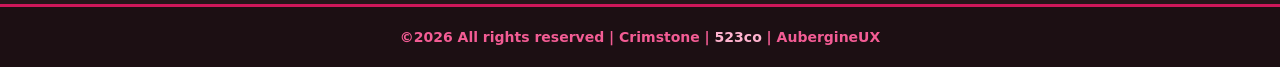
==== commit d7dbdae5: "Add importxp, resetxp and levelsync, update privacy policy for new XP stats and MEE6 import" ====
--- a/index.html
+++ b/index.html
@@ -4,14 +4,14 @@
     <meta charset="UTF-8">
     <meta name="viewport" content="width=device-width, initial-scale=1.0">
     <title>Crimstone – Free Discord Moderation &amp; Leveling Bot</title>
-    <meta name="description" content="Crimstone is a free, open-source Discord bot with 72 slash commands for moderation, leveling and XP, audit logs, reminders, utility tools and fun. Add it to your server in one click.">
+    <meta name="description" content="Crimstone is a free, open-source Discord bot with 75 slash commands for moderation, leveling and XP, audit logs, reminders, utility tools and fun. Add it to your server in one click.">
     <meta name="author" content="AubergineUX">
     <meta name="theme-color" content="#ce175a">
     <link rel="canonical" href="https://crim.aubergineux.com/">
     <meta property="og:type" content="website">
     <meta property="og:site_name" content="Crimstone">
     <meta property="og:title" content="Crimstone – Free Discord Moderation &amp; Leveling Bot">
-    <meta property="og:description" content="Crimstone is a free, open-source Discord bot with 72 slash commands for moderation, leveling and XP, audit logs, reminders, utility tools and fun. Add it to your server in one click.">
+    <meta property="og:description" content="Crimstone is a free, open-source Discord bot with 75 slash commands for moderation, leveling and XP, audit logs, reminders, utility tools and fun. Add it to your server in one click.">
     <meta property="og:url" content="https://crim.aubergineux.com/">
     <meta property="og:image" content="https://crim.aubergineux.com/images/og-image.png">
     <meta property="og:image:width" content="1200">
@@ -19,7 +19,7 @@
     <meta property="og:image:alt" content="The Crimstone bot logo">
     <meta name="twitter:card" content="summary_large_image">
     <meta name="twitter:title" content="Crimstone – Free Discord Moderation &amp; Leveling Bot">
-    <meta name="twitter:description" content="Crimstone is a free, open-source Discord bot with 72 slash commands for moderation, leveling and XP, audit logs, reminders, utility tools and fun. Add it to your server in one click.">
+    <meta name="twitter:description" content="Crimstone is a free, open-source Discord bot with 75 slash commands for moderation, leveling and XP, audit logs, reminders, utility tools and fun. Add it to your server in one click.">
     <meta name="twitter:image" content="https://crim.aubergineux.com/images/og-image.png">
     <link rel="stylesheet" href="style.css">
     <link rel="icon" type="image/png" sizes="48x48" href="/images/favicon-48.png">
@@ -36,7 +36,7 @@
     {
       "@type": "SoftwareApplication",
       "name": "Crimstone",
-      "description": "Crimstone is a free, open-source Discord bot with 72 slash commands for moderation, leveling and XP, audit logs, reminders, utility tools and fun. Add it to your server in one click.",
+      "description": "Crimstone is a free, open-source Discord bot with 75 slash commands for moderation, leveling and XP, audit logs, reminders, utility tools and fun. Add it to your server in one click.",
       "applicationCategory": "CommunicationApplication",
       "operatingSystem": "Discord",
       "url": "https://crim.aubergineux.com/",
@@ -82,9 +82,9 @@
     <main>
         <section id="main-info">
             <h2>A free Discord bot for moderation, leveling and more</h2>
-            <p id="main-info-1">Crimstone is a 100% free, fully open-source multi-purpose Discord bot. It comes with 72 slash commands for moderation, automod, warnings and case history, leveling with custom rank cards and level roles, audit logs, welcome messages, tickets, giveaways, reminders, and plenty of utility and fun commands to help you run your server effortlessly!</p>
+            <p id="main-info-1">Crimstone is a 100% free, fully open-source multi-purpose Discord bot. It comes with 75 slash commands for moderation, automod, warnings and case history, leveling with custom rank cards and level roles, audit logs, welcome messages, tickets, giveaways, reminders, and plenty of utility and fun commands to help you run your server effortlessly!</p>
             <br>
-            <p id="main-info-2">Bot Prefix: /&nbsp;&nbsp;·&nbsp;&nbsp;<a href="commands.html">See all 72 commands</a></p>
+            <p id="main-info-2">Bot Prefix: /&nbsp;&nbsp;·&nbsp;&nbsp;<a href="commands.html">See all 75 commands</a></p>
         </section>
 
         <section id="features">
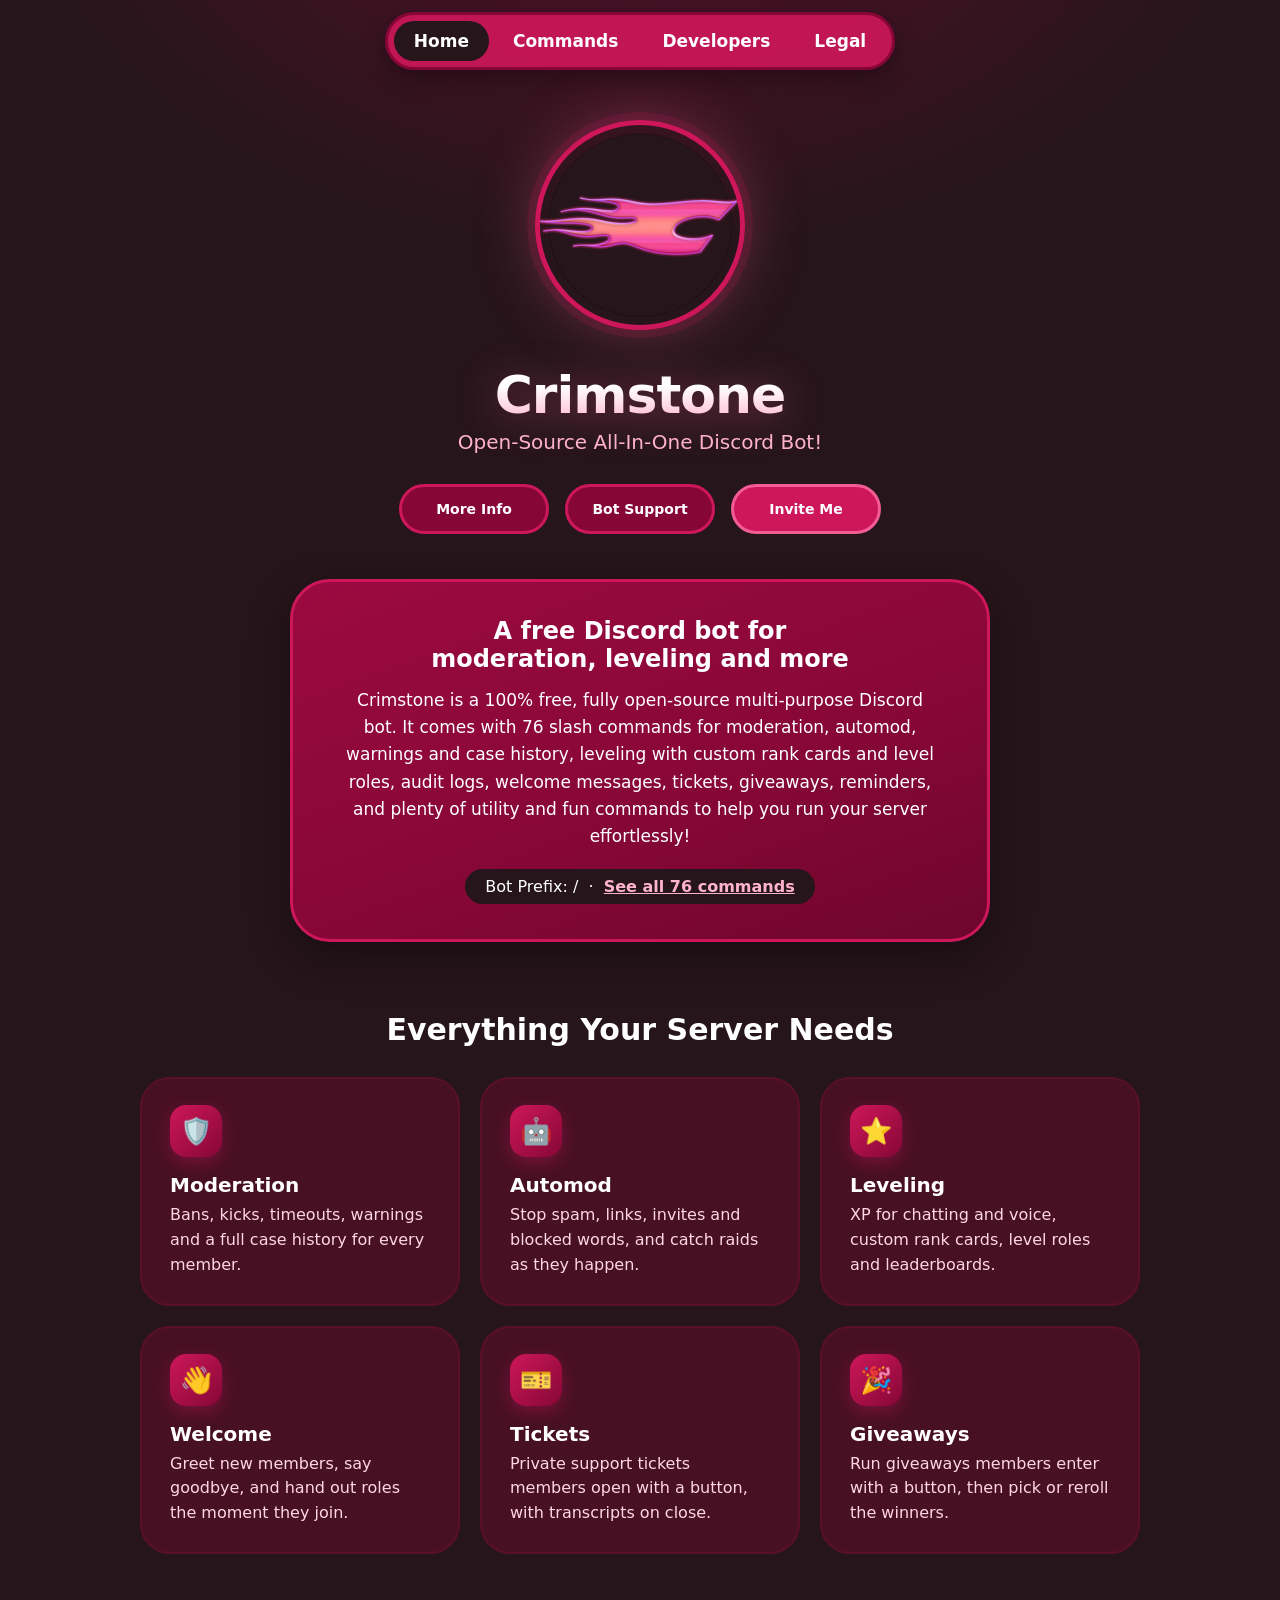
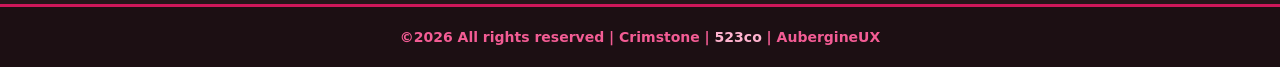
==== commit e11641e6: "Add warnrules, update privacy policy for warning rules and expiry" ====
--- a/index.html
+++ b/index.html
@@ -4,14 +4,14 @@
     <meta charset="UTF-8">
     <meta name="viewport" content="width=device-width, initial-scale=1.0">
     <title>Crimstone – Free Discord Moderation &amp; Leveling Bot</title>
-    <meta name="description" content="Crimstone is a free, open-source Discord bot with 75 slash commands for moderation, leveling and XP, audit logs, reminders, utility tools and fun. Add it to your server in one click.">
+    <meta name="description" content="Crimstone is a free, open-source Discord bot with 76 slash commands for moderation, leveling and XP, audit logs, reminders, utility tools and fun. Add it to your server in one click.">
     <meta name="author" content="AubergineUX">
     <meta name="theme-color" content="#ce175a">
     <link rel="canonical" href="https://crim.aubergineux.com/">
     <meta property="og:type" content="website">
     <meta property="og:site_name" content="Crimstone">
     <meta property="og:title" content="Crimstone – Free Discord Moderation &amp; Leveling Bot">
-    <meta property="og:description" content="Crimstone is a free, open-source Discord bot with 75 slash commands for moderation, leveling and XP, audit logs, reminders, utility tools and fun. Add it to your server in one click.">
+    <meta property="og:description" content="Crimstone is a free, open-source Discord bot with 76 slash commands for moderation, leveling and XP, audit logs, reminders, utility tools and fun. Add it to your server in one click.">
     <meta property="og:url" content="https://crim.aubergineux.com/">
     <meta property="og:image" content="https://crim.aubergineux.com/images/og-image.png">
     <meta property="og:image:width" content="1200">
@@ -19,7 +19,7 @@
     <meta property="og:image:alt" content="The Crimstone bot logo">
     <meta name="twitter:card" content="summary_large_image">
     <meta name="twitter:title" content="Crimstone – Free Discord Moderation &amp; Leveling Bot">
-    <meta name="twitter:description" content="Crimstone is a free, open-source Discord bot with 75 slash commands for moderation, leveling and XP, audit logs, reminders, utility tools and fun. Add it to your server in one click.">
+    <meta name="twitter:description" content="Crimstone is a free, open-source Discord bot with 76 slash commands for moderation, leveling and XP, audit logs, reminders, utility tools and fun. Add it to your server in one click.">
     <meta name="twitter:image" content="https://crim.aubergineux.com/images/og-image.png">
     <link rel="stylesheet" href="style.css">
     <link rel="icon" type="image/png" sizes="48x48" href="/images/favicon-48.png">
@@ -36,7 +36,7 @@
     {
       "@type": "SoftwareApplication",
       "name": "Crimstone",
-      "description": "Crimstone is a free, open-source Discord bot with 75 slash commands for moderation, leveling and XP, audit logs, reminders, utility tools and fun. Add it to your server in one click.",
+      "description": "Crimstone is a free, open-source Discord bot with 76 slash commands for moderation, leveling and XP, audit logs, reminders, utility tools and fun. Add it to your server in one click.",
       "applicationCategory": "CommunicationApplication",
       "operatingSystem": "Discord",
       "url": "https://crim.aubergineux.com/",
@@ -82,9 +82,9 @@
     <main>
         <section id="main-info">
             <h2>A free Discord bot for moderation, leveling and more</h2>
-            <p id="main-info-1">Crimstone is a 100% free, fully open-source multi-purpose Discord bot. It comes with 75 slash commands for moderation, automod, warnings and case history, leveling with custom rank cards and level roles, audit logs, welcome messages, tickets, giveaways, reminders, and plenty of utility and fun commands to help you run your server effortlessly!</p>
+            <p id="main-info-1">Crimstone is a 100% free, fully open-source multi-purpose Discord bot. It comes with 76 slash commands for moderation, automod, warnings and case history, leveling with custom rank cards and level roles, audit logs, welcome messages, tickets, giveaways, reminders, and plenty of utility and fun commands to help you run your server effortlessly!</p>
             <br>
-            <p id="main-info-2">Bot Prefix: /&nbsp;&nbsp;·&nbsp;&nbsp;<a href="commands.html">See all 75 commands</a></p>
+            <p id="main-info-2">Bot Prefix: /&nbsp;&nbsp;·&nbsp;&nbsp;<a href="commands.html">See all 76 commands</a></p>
         </section>
 
         <section id="features">
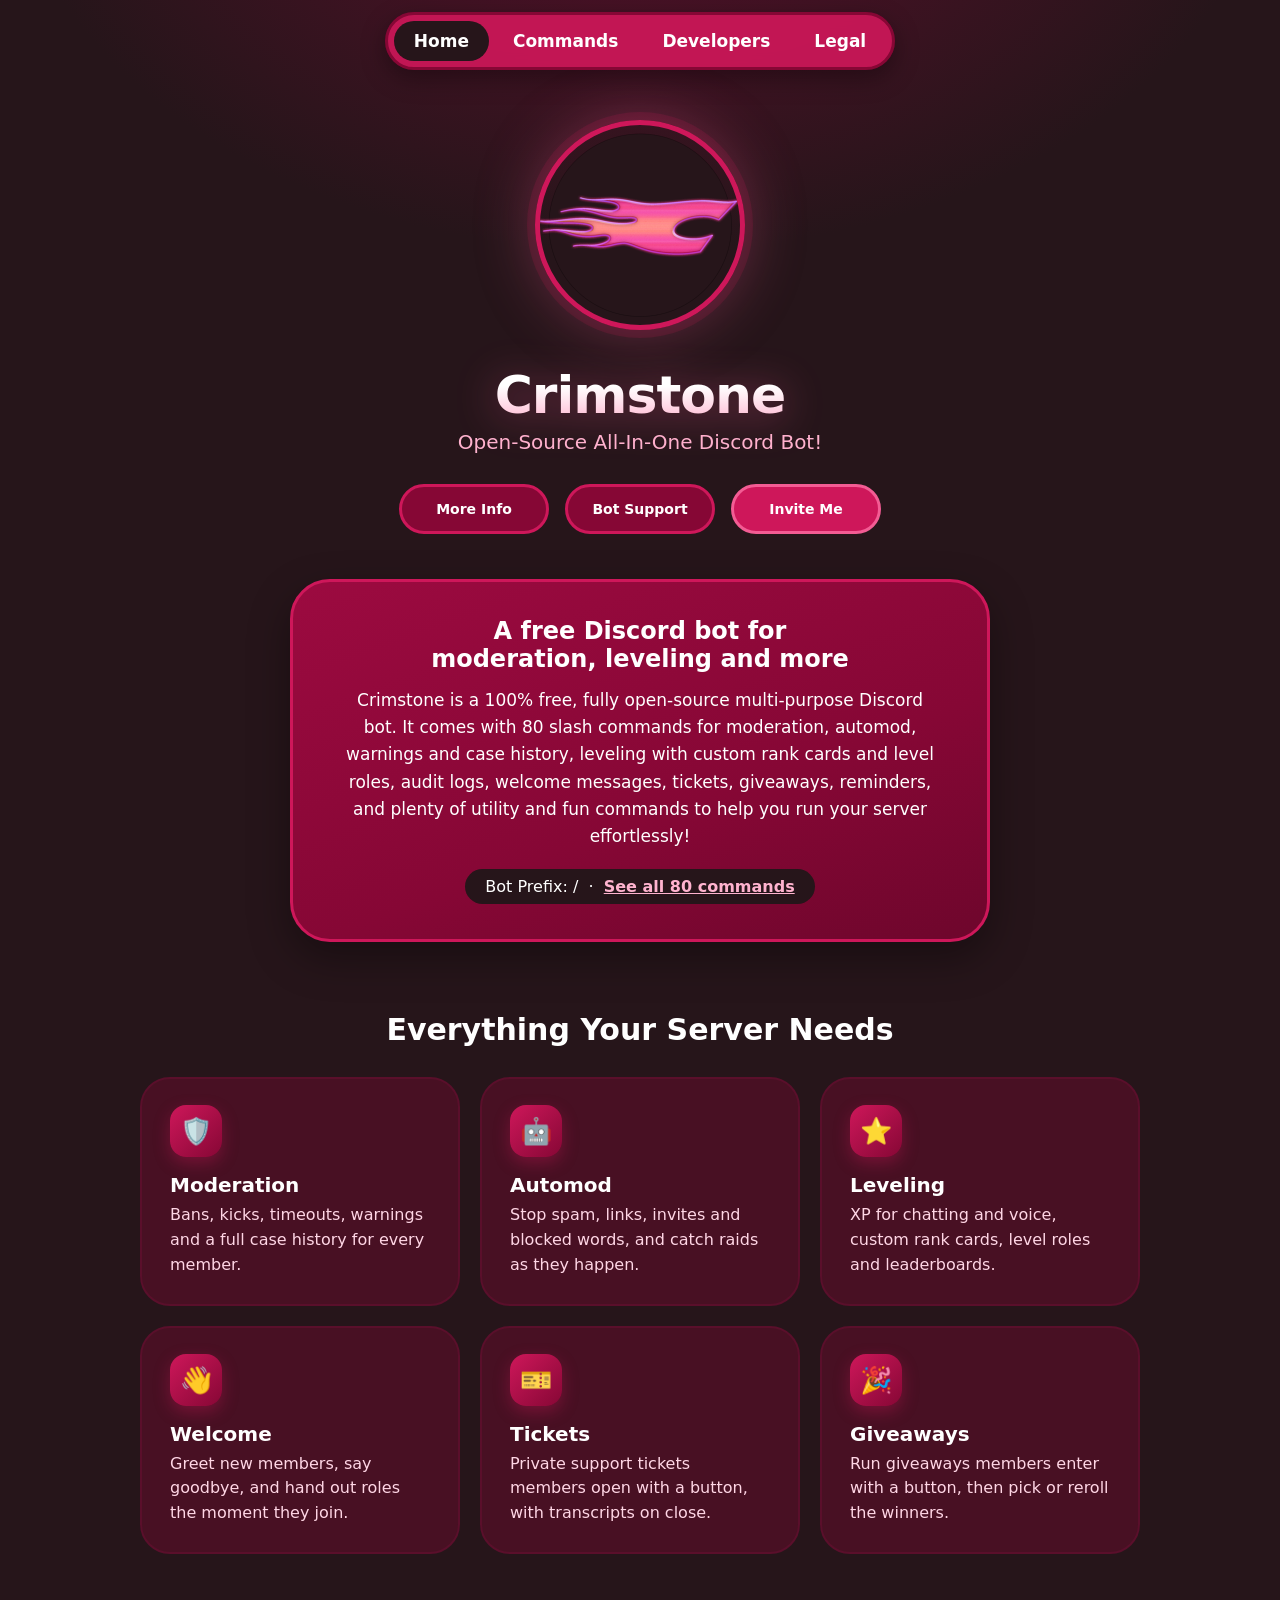
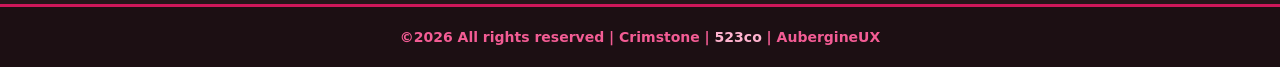
==== commit d28653bf: "Add case, untimeout, exportxp and noxp, update privacy policy for XP exports" ====
--- a/index.html
+++ b/index.html
@@ -4,14 +4,14 @@
     <meta charset="UTF-8">
     <meta name="viewport" content="width=device-width, initial-scale=1.0">
     <title>Crimstone – Free Discord Moderation &amp; Leveling Bot</title>
-    <meta name="description" content="Crimstone is a free, open-source Discord bot with 76 slash commands for moderation, leveling and XP, audit logs, reminders, utility tools and fun. Add it to your server in one click.">
+    <meta name="description" content="Crimstone is a free, open-source Discord bot with 80 slash commands for moderation, leveling and XP, audit logs, reminders, utility tools and fun. Add it to your server in one click.">
     <meta name="author" content="AubergineUX">
     <meta name="theme-color" content="#ce175a">
     <link rel="canonical" href="https://crim.aubergineux.com/">
     <meta property="og:type" content="website">
     <meta property="og:site_name" content="Crimstone">
     <meta property="og:title" content="Crimstone – Free Discord Moderation &amp; Leveling Bot">
-    <meta property="og:description" content="Crimstone is a free, open-source Discord bot with 76 slash commands for moderation, leveling and XP, audit logs, reminders, utility tools and fun. Add it to your server in one click.">
+    <meta property="og:description" content="Crimstone is a free, open-source Discord bot with 80 slash commands for moderation, leveling and XP, audit logs, reminders, utility tools and fun. Add it to your server in one click.">
     <meta property="og:url" content="https://crim.aubergineux.com/">
     <meta property="og:image" content="https://crim.aubergineux.com/images/og-image.png">
     <meta property="og:image:width" content="1200">
@@ -19,7 +19,7 @@
     <meta property="og:image:alt" content="The Crimstone bot logo">
     <meta name="twitter:card" content="summary_large_image">
     <meta name="twitter:title" content="Crimstone – Free Discord Moderation &amp; Leveling Bot">
-    <meta name="twitter:description" content="Crimstone is a free, open-source Discord bot with 76 slash commands for moderation, leveling and XP, audit logs, reminders, utility tools and fun. Add it to your server in one click.">
+    <meta name="twitter:description" content="Crimstone is a free, open-source Discord bot with 80 slash commands for moderation, leveling and XP, audit logs, reminders, utility tools and fun. Add it to your server in one click.">
     <meta name="twitter:image" content="https://crim.aubergineux.com/images/og-image.png">
     <link rel="stylesheet" href="style.css">
     <link rel="icon" type="image/png" sizes="48x48" href="/images/favicon-48.png">
@@ -36,7 +36,7 @@
     {
       "@type": "SoftwareApplication",
       "name": "Crimstone",
-      "description": "Crimstone is a free, open-source Discord bot with 76 slash commands for moderation, leveling and XP, audit logs, reminders, utility tools and fun. Add it to your server in one click.",
+      "description": "Crimstone is a free, open-source Discord bot with 80 slash commands for moderation, leveling and XP, audit logs, reminders, utility tools and fun. Add it to your server in one click.",
       "applicationCategory": "CommunicationApplication",
       "operatingSystem": "Discord",
       "url": "https://crim.aubergineux.com/",
@@ -82,9 +82,9 @@
     <main>
         <section id="main-info">
             <h2>A free Discord bot for moderation, leveling and more</h2>
-            <p id="main-info-1">Crimstone is a 100% free, fully open-source multi-purpose Discord bot. It comes with 76 slash commands for moderation, automod, warnings and case history, leveling with custom rank cards and level roles, audit logs, welcome messages, tickets, giveaways, reminders, and plenty of utility and fun commands to help you run your server effortlessly!</p>
+            <p id="main-info-1">Crimstone is a 100% free, fully open-source multi-purpose Discord bot. It comes with 80 slash commands for moderation, automod, warnings and case history, leveling with custom rank cards and level roles, audit logs, welcome messages, tickets, giveaways, reminders, and plenty of utility and fun commands to help you run your server effortlessly!</p>
             <br>
-            <p id="main-info-2">Bot Prefix: /&nbsp;&nbsp;·&nbsp;&nbsp;<a href="commands.html">See all 76 commands</a></p>
+            <p id="main-info-2">Bot Prefix: /&nbsp;&nbsp;·&nbsp;&nbsp;<a href="commands.html">See all 80 commands</a></p>
         </section>
 
         <section id="features">
